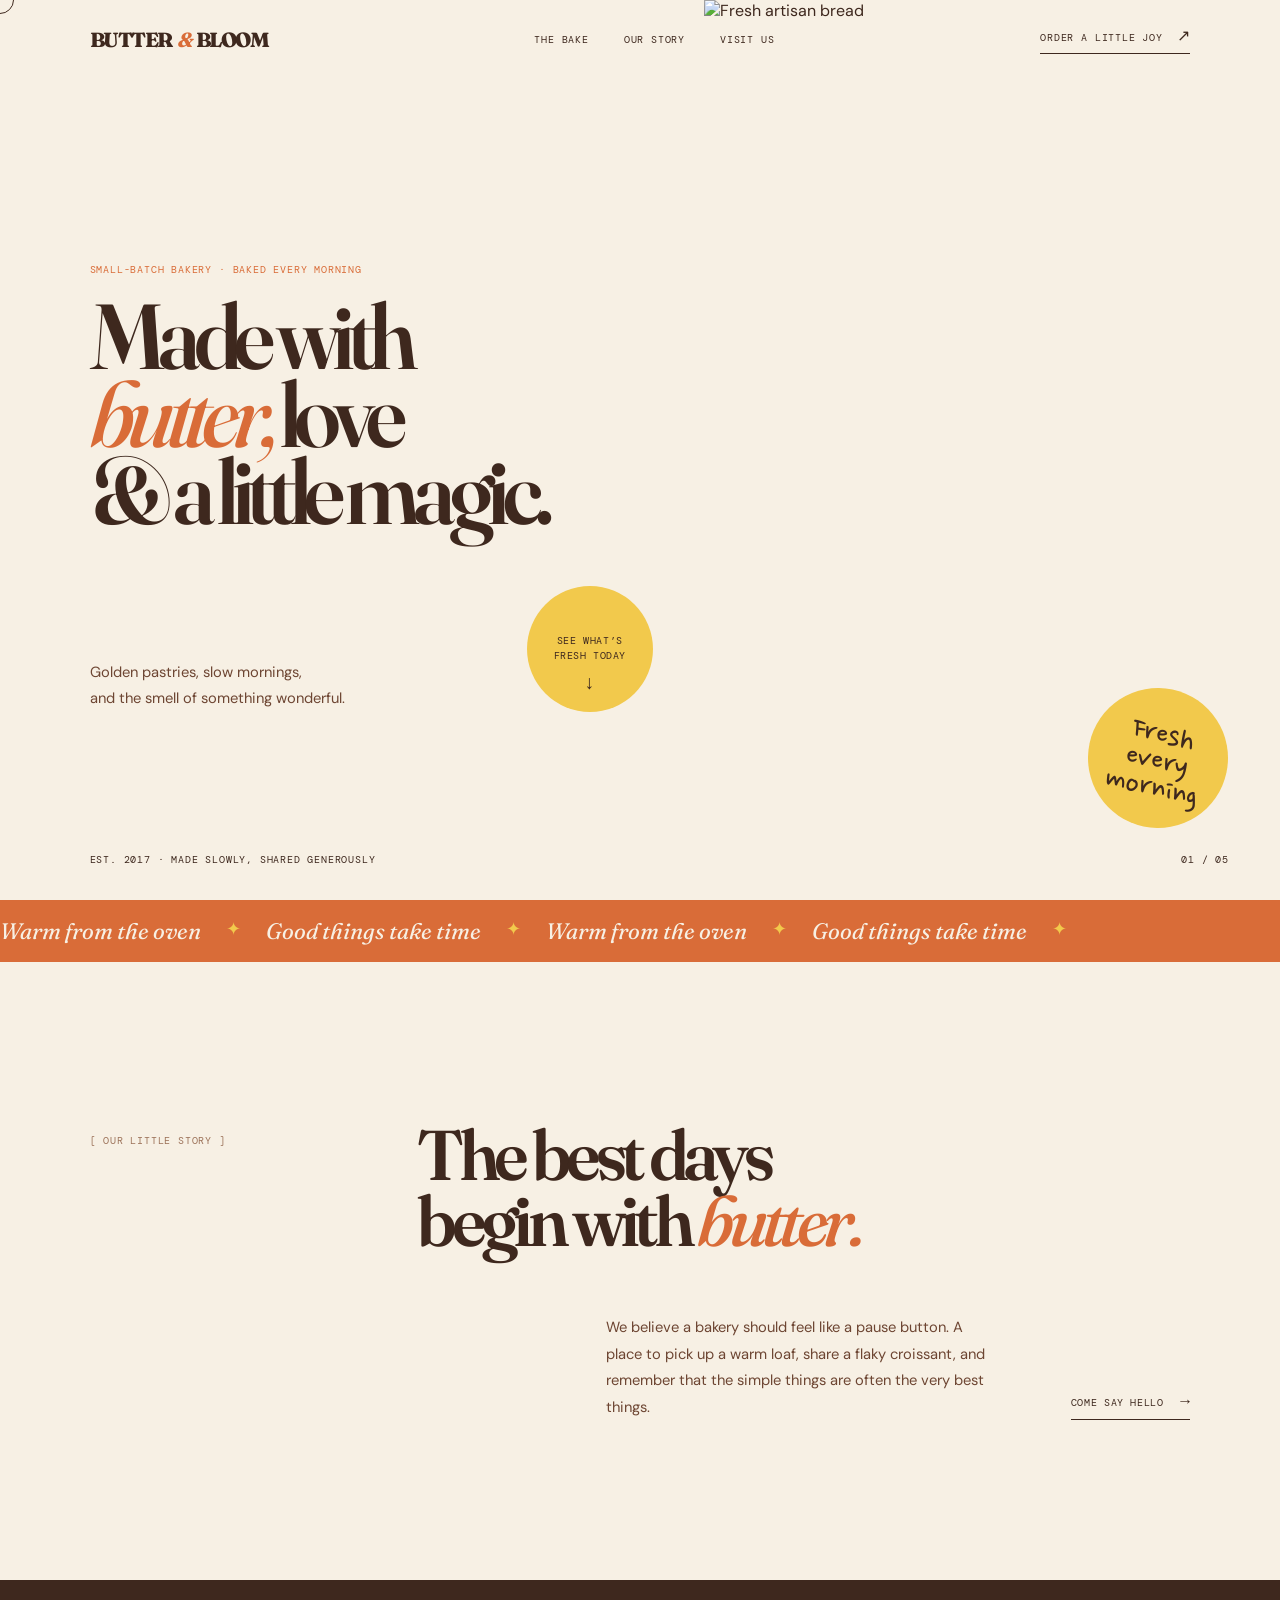
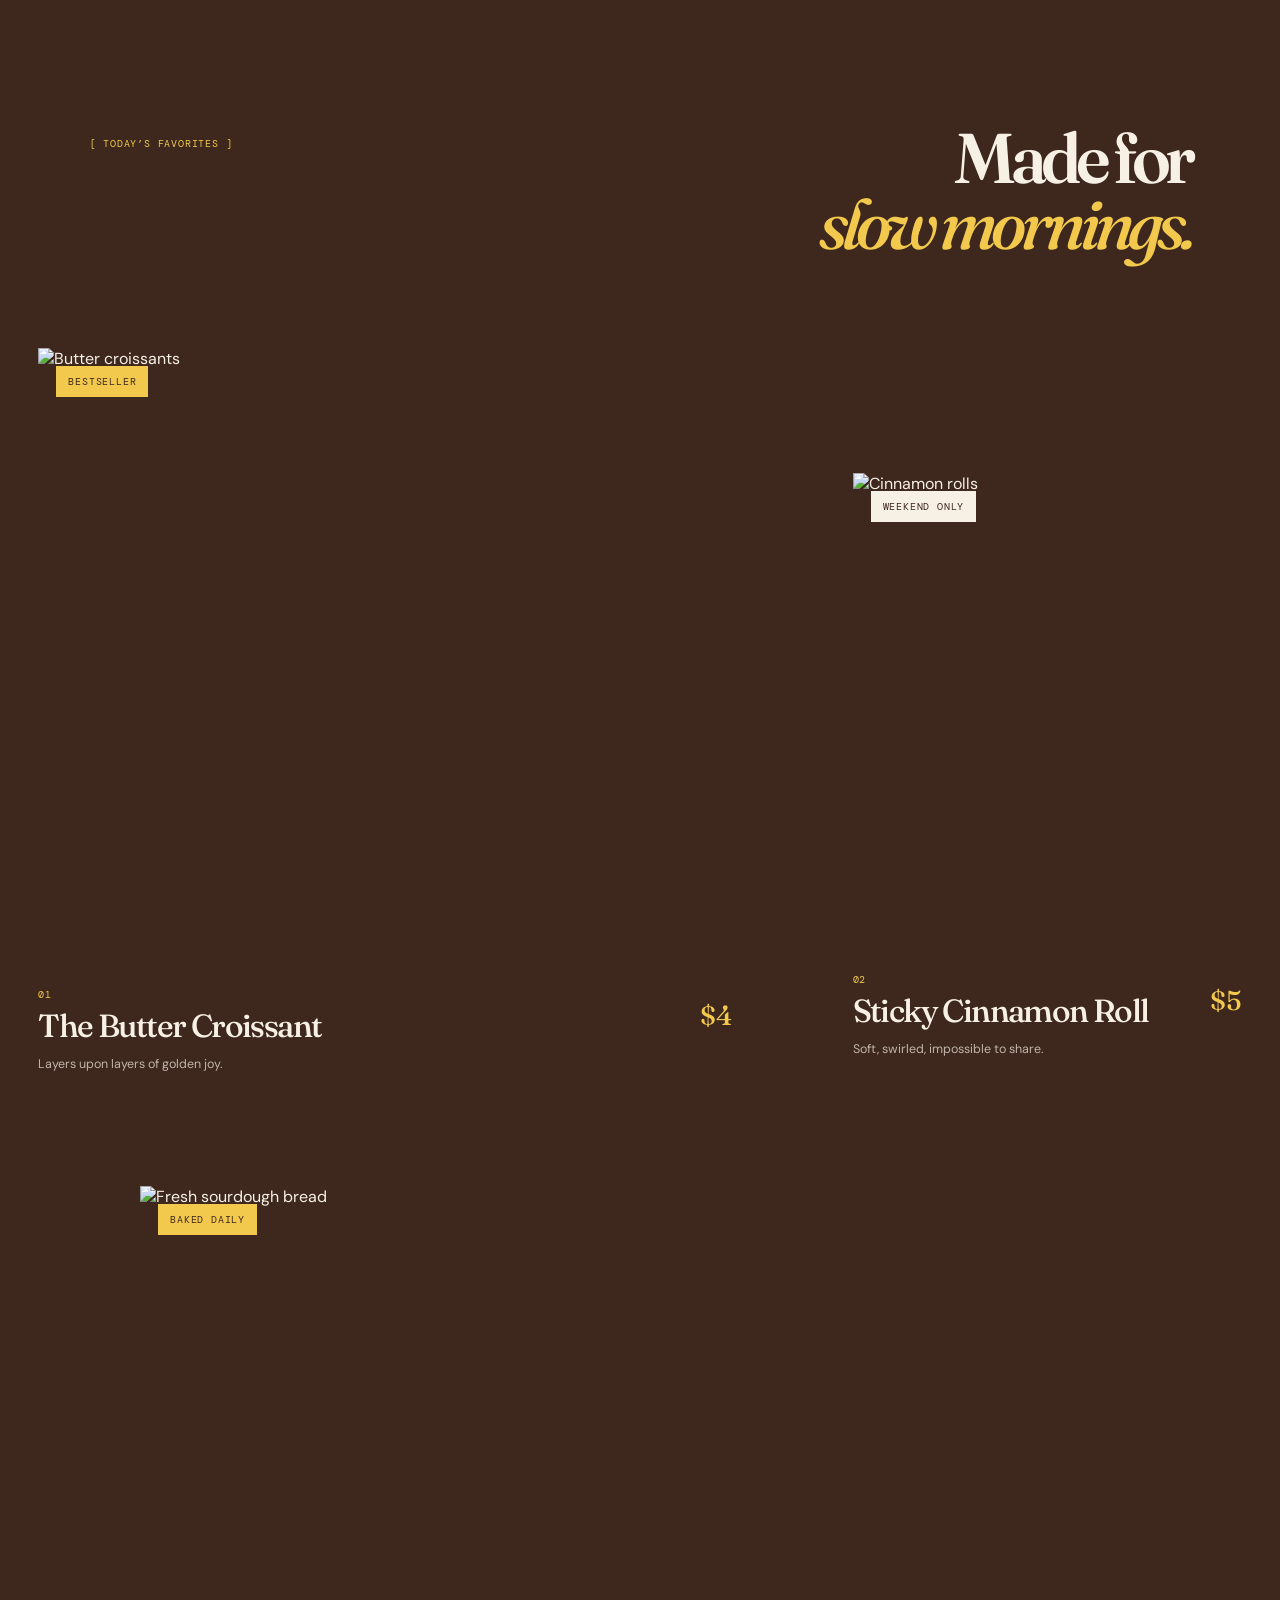
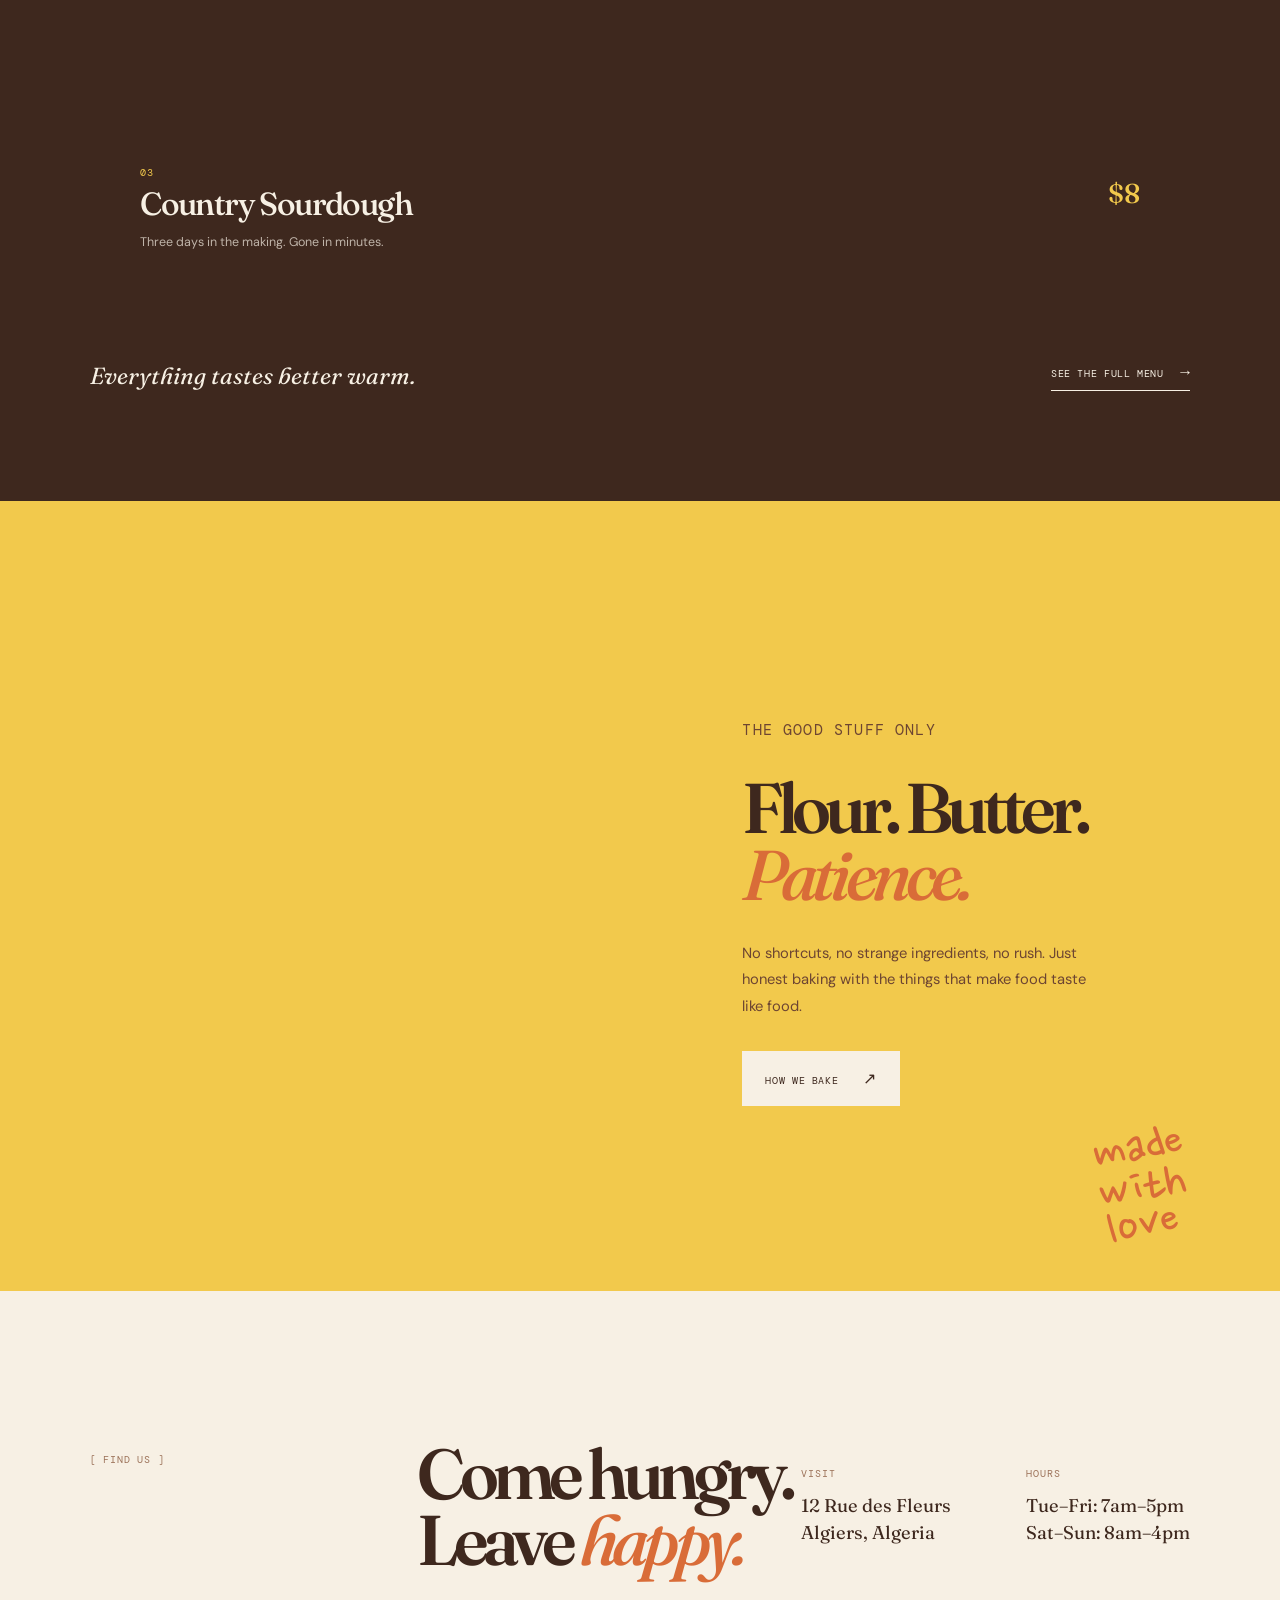
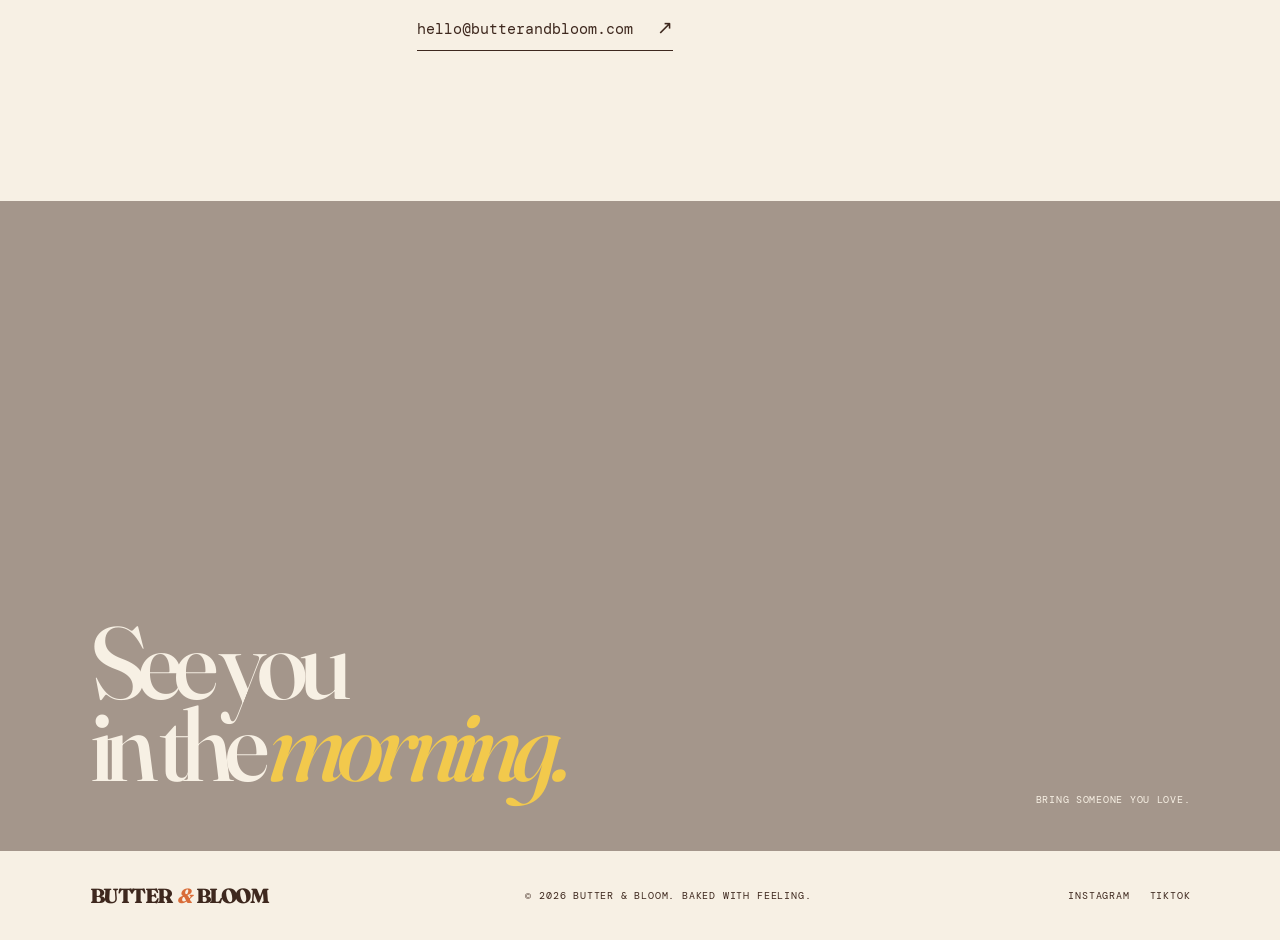
==== bakery/index.html @ be7c74ef "Add new template cards and fix smooth floating hover effect" ====
<!DOCTYPE html>

<html lang="en">
<head>
  <meta charset="UTF-8">
  <meta name="viewport" content="width=device-width, initial-scale=1.0">
  <title>Butter & Bloom — Artisan Bakery</title>

  <link rel="preconnect" href="https://fonts.googleapis.com">
  <link rel="preconnect" href="https://fonts.gstatic.com" crossorigin>
  <link href="https://fonts.googleapis.com/css2?family=DM+Mono:wght@400;500&family=DM+Sans:wght@400;500;600;700&family=Fraunces:opsz,wght@9..144,500;9..144,600;9..144,700;9..144,800&family=Nanum+Pen+Script&display=swap" rel="stylesheet">

  <link rel="stylesheet" href="style.css">
</head>
<body>
  <div class="grain"></div>
  <div class="cursor"></div>

  <header class="header">
    <a href="#home" class="logo">BUTTER <span>&</span> BLOOM</a>

<nav class="nav-links">
  <a href="#menu">The Bake</a>
  <a href="#story">Our Story</a>
  <a href="#visit">Visit Us</a>
</nav>

<a href="#menu" class="header-order">Order a little joy <span>↗</span></a>

<button class="menu-btn" aria-label="Open menu">
  <span></span>
  <span></span>
</button>

  </header>

  <main>
    <section class="hero" id="home">
      <div class="hero-copy">
        <p class="eyebrow">Small-batch bakery · baked every morning</p>

    <h1>
      Made with<br>
      <em>butter,</em> love<br>
      & a little magic.
    </h1>

    <div class="hero-bottom">
      <p>
        Golden pastries, slow mornings,<br>
        and the smell of something wonderful.
      </p>

      <a href="#menu" class="round-button">
        <span>See what’s<br>fresh today</span>
        <b>↓</b>
      </a>
    </div>
  </div>

  <div class="hero-photo">
    <img src="https://images.unsplash.com/photo-1509440159596-0249088772ff?auto=format&fit=crop&w=1500&q=90" alt="Fresh artisan bread">
    <div class="hero-sticker">Fresh<br>every<br>morning</div>
  </div>

  <p class="hero-side-note">Est. 2017 · Made slowly, shared generously</p>
  <p class="hero-count">01 / 05</p>
</section>

<section class="marquee">
  <div class="marquee-track">
    <span>Warm from the oven</span><i>✦</i>
    <span>Good things take time</span><i>✦</i>
    <span>Warm from the oven</span><i>✦</i>
    <span>Good things take time</span><i>✦</i>
  </div>
</section>

<section class="story section-space" id="story">
  <p class="section-label">[ Our little story ]</p>

  <div class="story-content">
    <h2>
      The best days<br>
      begin with <em>butter.</em>
    </h2>

    <div class="story-text">
      <p>
        We believe a bakery should feel like a pause button. A place to
        pick up a warm loaf, share a flaky croissant, and remember that
        the simple things are often the very best things.
      </p>
      <a href="#visit" class="text-link">Come say hello <span>→</span></a>
    </div>
  </div>
</section>

<section class="menu" id="menu">
  <div class="menu-heading section-space">
    <p class="section-label">[ Today’s favorites ]</p>
    <h2>Made for<br><em>slow mornings.</em></h2>
  </div>

  <div class="pastry-grid">
    <article class="pastry-card large reveal">
      <div class="pastry-image">
        <img src="https://images.unsplash.com/photo-1555507036-ab1f4038808a?auto=format&fit=crop&w=1400&q=90" alt="Butter croissants">
        <span class="pastry-tag">Bestseller</span>
      </div>
      <div class="pastry-info">
        <div>
          <p>01</p>
          <h3>The Butter Croissant</h3>
          <span>Layers upon layers of golden joy.</span>
        </div>
        <strong>$4</strong>
      </div>
    </article>

    <article class="pastry-card small reveal">
      <div class="pastry-image">
        <img src="https://images.unsplash.com/photo-1519915028121-7d3463d20b13?auto=format&fit=crop&w=1000&q=90" alt="Cinnamon rolls">
        <span class="pastry-tag cocoa">Weekend only</span>
      </div>
      <div class="pastry-info">
        <div>
          <p>02</p>
          <h3>Sticky Cinnamon Roll</h3>
          <span>Soft, swirled, impossible to share.</span>
        </div>
        <strong>$5</strong>
      </div>
    </article>

    <article class="pastry-card wide reveal">
      <div class="pastry-image">
        <img src="https://images.unsplash.com/photo-1548943487-a2e4e43b4853?auto=format&fit=crop&w=1600&q=90" alt="Fresh sourdough bread">
        <span class="pastry-tag">Baked daily</span>
      </div>
      <div class="pastry-info">
        <div>
          <p>03</p>
          <h3>Country Sourdough</h3>
          <span>Three days in the making. Gone in minutes.</span>
        </div>
        <strong>$8</strong>
      </div>
    </article>
  </div>

  <div class="menu-footer section-space">
    <p>Everything tastes better warm.</p>
    <a href="#visit" class="text-link">See the full menu <span>→</span></a>
  </div>
</section>

<section class="ingredients">
  <div class="ingredients-photo"></div>
  <div class="ingredients-copy">
    <p class="eyebrow">The good stuff only</p>
    <h2>Flour. Butter.<br><em>Patience.</em></h2>
    <p>
      No shortcuts, no strange ingredients, no rush. Just honest baking
      with the things that make food taste like food.
    </p>
    <a href="#visit" class="cream-button">How we bake <span>↗</span></a>
  </div>
  <div class="scribble">made<br>with<br>love</div>
</section>

<section class="visit section-space" id="visit">
  <p class="section-label">[ Find us ]</p>

  <div class="visit-content">
    <div>
      <h2>Come hungry.<br>Leave <em>happy.</em></h2>
      <a href="mailto:hello@butterandbloom.com" class="email-link">
        hello@butterandbloom.com <span>↗</span>
      </a>
    </div>

    <div class="visit-details">
      <div>
        <span>Visit</span>
        <p>12 Rue des Fleurs<br>Algiers, Algeria</p>
      </div>
      <div>
        <span>Hours</span>
        <p>Tue–Fri: 7am–5pm<br>Sat–Sun: 8am–4pm</p>
      </div>
    </div>
  </div>
</section>

<section class="closing">
  <div class="closing-image"></div>
  <div class="closing-overlay"></div>
  <p class="closing-text">See you<br>in the <em>morning.</em></p>
  <p class="closing-note">Bring someone you love.</p>
</section>

  </main>

  <footer>
    <a href="#home" class="logo">BUTTER <span>&</span> BLOOM</a>
    <p>© 2026 Butter & Bloom. Baked with feeling.</p>
    <div>
      <a href="#">Instagram</a>
      <a href="#">TikTok</a>
    </div>
  </footer>

  <script src="script.js"></script>

</body>
</html>
---- bakery/style.css ----
:root {
--cream: #f7f0e4;
--butter: #f2c94c;
--orange: #d96c38;
--cocoa: #3e281e;
--brown: #6d4532;
--soft-brown: #9c7259;
--line: rgba(62, 40, 30, 0.18);
--serif: "Fraunces", Georgia, serif;
--sans: "DM Sans", Arial, sans-serif;
--mono: "DM Mono", monospace;
--script: "Nanum Pen Script", cursive;
}

* {
  box-sizing: border-box;
  margin: 0;
  padding: 0;
  }

html {
scroll-behavior: smooth;
}

body {
background: var(--cream);
color: var(--cocoa);
font-family: var(--sans);
overflow-x: hidden;
}

a {
color: inherit;
text-decoration: none;
}

img {
display: block;
width: 100%;
}

.grain {
background-image: url("https://grainy-gradients.vercel.app/noise.svg");
inset: 0;
opacity: 0.08;
pointer-events: none;
position: fixed;
z-index: 100;
}

.cursor {
border: 1px solid var(--cocoa);
border-radius: 50%;
height: 28px;
left: 0;
pointer-events: none;
position: fixed;
top: 0;
transform: translate(-50%, -50%);
transition: width 0.25s, height 0.25s, background 0.25s;
width: 28px;
z-index: 101;
}

.cursor.big {
background: rgba(242, 201, 76, 0.32);
height: 58px;
width: 58px;
}

.section-space {
padding-left: 7vw;
padding-right: 7vw;
}

.header {
align-items: center;
display: flex;
justify-content: space-between;
left: 0;
padding: 25px 7vw;
position: fixed;
top: 0;
transition: 0.3s;
width: 100%;
z-index: 20;
}

.header.scrolled {
background: rgba(247, 240, 228, 0.92);
backdrop-filter: blur(14px);
box-shadow: 0 5px 20px rgba(62, 40, 30, 0.06);
}

.logo {
font-family: var(--serif);
font-size: 1.28rem;
font-weight: 800;
letter-spacing: -0.07em;
}

.logo span {
color: var(--orange);
font-style: italic;
margin: 0 2px;
}

.nav-links {
display: flex;
gap: 35px;
}

.nav-links a,
.header-order,
.section-label,
.eyebrow,
.hero-side-note,
.hero-count,
.pastry-info > div > p,
.pastry-tag,
.visit-details span,
footer p,
footer div {
font-family: var(--mono);
font-size: 0.63rem;
letter-spacing: 0.08em;
text-transform: uppercase;
}

.header-order {
border-bottom: 1px solid var(--cocoa);
padding-bottom: 7px;
}

.header-order span {
font-size: 1rem;
margin-left: 7px;
}

.menu-btn {
background: transparent;
border: 0;
display: none;
height: 30px;
width: 35px;
}

.menu-btn span {
background: var(--cocoa);
display: block;
height: 1px;
margin: 7px 0;
width: 100%;
}

.hero {
display: grid;
grid-template-columns: 1.1fr 0.9fr;
min-height: 100vh;
overflow: hidden;
position: relative;
}

.hero-copy {
align-self: center;
padding: 145px 4vw 70px 7vw;
}

.eyebrow {
color: var(--orange);
margin-bottom: 22px;
}

.hero h1,
.story h2,
.menu h2,
.ingredients h2,
.visit h2 {
font-family: var(--serif);
font-size: clamp(4rem, 7.2vw, 8.5rem);
font-weight: 600;
letter-spacing: -0.08em;
line-height: 0.84;
}

em {
color: var(--orange);
font-style: italic;
font-weight: 500;
}

.hero-bottom {
align-items: flex-end;
display: flex;
justify-content: space-between;
margin-top: 55px;
max-width: 690px;
}

.hero-bottom p,
.story-text p,
.ingredients-copy > p {
color: var(--brown);
font-size: 0.92rem;
line-height: 1.8;
}

.round-button {
align-items: center;
background: var(--butter);
border-radius: 50%;
display: flex;
font-family: var(--mono);
font-size: 0.6rem;
height: 126px;
justify-content: center;
letter-spacing: 0.06em;
line-height: 1.5;
position: relative;
text-align: center;
text-transform: uppercase;
transition: transform 0.35s;
width: 126px;
}

.round-button:hover {
transform: rotate(-10deg) scale(1.06);
}

.round-button b {
bottom: 15px;
font-family: var(--serif);
font-size: 1.2rem;
position: absolute;
}

.hero-photo {
min-height: 100vh;
overflow: hidden;
position: relative;
}

.hero-photo img {
height: 100%;
object-fit: cover;
transform: scale(1.06);
transition: transform 5s ease;
}

.hero.loaded .hero-photo img {
transform: scale(1);
}

.hero-sticker {
background: var(--butter);
border-radius: 50%;
bottom: 8%;
font-family: var(--script);
font-size: 2.15rem;
height: 140px;
line-height: 0.78;
padding-top: 35px;
position: absolute;
right: 9%;
text-align: center;
transform: rotate(12deg);
width: 140px;
}

.hero-side-note {
bottom: 34px;
left: 7vw;
position: absolute;
}

.hero-count {
bottom: 34px;
position: absolute;
right: 4vw;
}

.marquee {
background: var(--orange);
color: var(--cream);
overflow: hidden;
padding: 17px 0;
white-space: nowrap;
}

.marquee-track {
animation: marquee 20s linear infinite;
display: inline-flex;
gap: 25px;
}

.marquee span {
font-family: var(--serif);
font-size: 1.4rem;
font-style: italic;
}

.marquee i {
color: var(--butter);
font-style: normal;
font-size: 1.15rem;
}

@keyframes marquee {
from { transform: translateX(0); }
to { transform: translateX(-50%); }
}

.story {
display: grid;
gap: 70px;
grid-template-columns: 1fr 3fr;
padding-bottom: 160px;
padding-top: 160px;
}

.section-label {
color: var(--soft-brown);
padding-top: 12px;
}

.story h2,
.menu h2,
.ingredients h2,
.visit h2 {
font-size: clamp(3rem, 5.5vw, 6.2rem);
line-height: 0.94;
}

.story-text {
display: flex;
gap: 75px;
justify-content: flex-end;
margin-left: auto;
margin-top: 60px;
max-width: 770px;
}

.story-text p {
max-width: 390px;
}

.text-link {
align-self: flex-end;
border-bottom: 1px solid var(--cocoa);
font-family: var(--mono);
font-size: 0.65rem;
letter-spacing: 0.06em;
padding-bottom: 8px;
text-transform: uppercase;
white-space: nowrap;
}

.text-link span {
font-size: 1rem;
margin-left: 10px;
}

.menu {
background: var(--cocoa);
color: var(--cream);
padding: 145px 0 110px;
}

.menu .section-label {
color: var(--butter);
}

.menu h2 em {
color: var(--butter);
}

.menu-heading {
display: flex;
justify-content: space-between;
margin-bottom: 90px;
}

.menu-heading h2 {
text-align: right;
}

.pastry-grid {
display: grid;
gap: 18px;
grid-template-columns: repeat(12, 1fr);
padding: 0 3vw;
}

.pastry-card {
overflow: hidden;
}

.large {
grid-column: 1 / 8;
}

.small {
grid-column: 9 / 13;
margin-top: 125px;
}

.wide {
grid-column: 2 / 12;
margin-top: 75px;
}

.pastry-image {
height: 620px;
overflow: hidden;
position: relative;
}

.small .pastry-image {
height: 480px;
}

.wide .pastry-image {
height: 560px;
}

.pastry-image img {
height: 100%;
object-fit: cover;
transition: transform 0.8s;
}

.pastry-card:hover img {
transform: scale(1.06);
}

.pastry-tag {
background: var(--butter);
color: var(--cocoa);
left: 18px;
padding: 9px 12px;
position: absolute;
top: 18px;
}

.pastry-tag.cocoa {
background: var(--cream);
}

.pastry-info {
align-items: flex-start;
display: flex;
justify-content: space-between;
padding: 20px 0;
}

.pastry-info > div > p {
color: var(--butter);
}

.pastry-info h3 {
font-family: var(--serif);
font-size: 2rem;
font-weight: 500;
letter-spacing: -0.05em;
margin: 5px 0 7px;
}

.pastry-info span {
color: rgba(247, 240, 228, 0.7);
font-size: 0.78rem;
}

.pastry-info strong {
color: var(--butter);
font-family: var(--serif);
font-size: 1.7rem;
font-weight: 500;
padding-top: 10px;
}

.menu-footer {
align-items: center;
display: flex;
justify-content: space-between;
margin-top: 90px;
}

.menu-footer p {
font-family: var(--serif);
font-size: 1.45rem;
font-style: italic;
}

.menu-footer .text-link {
border-color: var(--cream);
}

.ingredients {
align-items: center;
background: var(--butter);
display: flex;
height: 790px;
overflow: hidden;
position: relative;
}

.ingredients-photo {
background: url("https://images.unsplash.com/photo-1486427944299-d1955d23e34d?auto=format&fit=crop&w=1800&q=90") center / cover;
height: 100%;
width: 50%;
}

.ingredients-copy {
padding: 0 8vw;
width: 50%;
}

.ingredients-copy .eyebrow {
color: var(--brown);
}

.ingredients-copy h2 em {
color: var(--orange);
}

.ingredients-copy > p {
margin: 32px 0;
max-width: 360px;
}

.cream-button {
background: var(--cream);
display: inline-block;
font-family: var(--mono);
font-size: 0.65rem;
letter-spacing: 0.06em;
padding: 17px 23px;
text-transform: uppercase;
transition: transform 0.3s;
}

.cream-button:hover {
transform: translateY(-5px);
}

.cream-button span {
font-size: 1rem;
margin-left: 18px;
}

.scribble {
bottom: 45px;
color: var(--orange);
font-family: var(--script);
font-size: 3.4rem;
line-height: 0.7;
position: absolute;
right: 7vw;
transform: rotate(-10deg);
}

.visit {
display: grid;
gap: 70px;
grid-template-columns: 1fr 3fr;
padding-bottom: 150px;
padding-top: 150px;
}

.visit-content {
display: flex;
justify-content: space-between;
}

.email-link {
border-bottom: 1px solid var(--cocoa);
display: inline-block;
font-family: var(--mono);
font-size: clamp(0.75rem, 1.2vw, 1rem);
margin-top: 42px;
padding-bottom: 10px;
}

.email-link span {
font-size: 1.2rem;
margin-left: 15px;
}

.visit-details {
display: flex;
gap: 75px;
padding-top: 20px;
}

.visit-details span {
color: var(--soft-brown);
}

.visit-details p {
font-family: var(--serif);
font-size: 1.15rem;
line-height: 1.5;
margin-top: 10px;
}

.closing {
height: 650px;
overflow: hidden;
position: relative;
}

.closing-image,
.closing-overlay {
inset: 0;
position: absolute;
}

.closing-image {
background: url("https://images.unsplash.com/photo-1517433670267-08bbd4be890f?auto=format&fit=crop&w=2000&q=90") center / cover;
}

.closing-overlay {
background: rgba(62, 40, 30, 0.45);
}

.closing-text {
bottom: 65px;
color: var(--cream);
font-family: var(--serif);
font-size: clamp(4rem, 8vw, 9rem);
font-weight: 500;
left: 7vw;
letter-spacing: -0.08em;
line-height: 0.8;
position: absolute;
z-index: 2;
}

.closing-text em {
color: var(--butter);
}

.closing-note {
bottom: 45px;
color: var(--cream);
font-family: var(--mono);
font-size: 0.65rem;
letter-spacing: 0.07em;
position: absolute;
right: 7vw;
text-transform: uppercase;
z-index: 2;
}

footer {
align-items: center;
display: flex;
justify-content: space-between;
padding: 32px 7vw;
}

footer div {
display: flex;
gap: 20px;
}

.reveal {
opacity: 0;
transform: translateY(35px);
transition: opacity 0.9s ease, transform 0.9s ease;
}

.reveal.show {
opacity: 1;
transform: translateY(0);
}

@media (max-width: 800px) {
.cursor {
display: none;
}

.header {
padding: 22px 7vw;
}

.nav-links,
.header-order {
display: none;
}

.menu-btn {
display: block;
z-index: 3;
}

.nav-links.active {
align-items: center;
background: var(--cream);
display: flex;
flex-direction: column;
inset: 0;
justify-content: center;
position: fixed;
}

.hero {
display: flex;
min-height: 780px;
}

.hero-copy {
padding: 150px 7vw 95px;
position: relative;
z-index: 2;
}

.hero-photo {
inset: 0;
opacity: 0.27;
position: absolute;
}

.hero-bottom {
margin-top: 45px;
}

.round-button {
height: 96px;
width: 96px;
}

.hero-side-note {
bottom: 28px;
}

.hero-count {
bottom: 28px;
}

.story,
.visit {
display: block;
padding-bottom: 100px;
padding-top: 100px;
}

.story-content h2 {
margin-top: 40px;
}

.story-text {
display: block;
margin-top: 35px;
}

.story-text .text-link {
display: inline-block;
margin-top: 25px;
}

.menu {
padding-top: 100px;
}

.menu-heading {
display: block;
margin-bottom: 55px;
}

.menu-heading h2 {
margin-top: 35px;
text-align: left;
}

.pastry-grid {
display: block;
padding: 0 5vw;
}

.pastry-card,
.large,
.small,
.wide {
margin: 0 0 35px;
}

.pastry-image,
.small .pastry-image,
.wide .pastry-image {
height: 440px;
}

.menu-footer {
display: block;
margin-top: 45px;
}

.menu-footer .text-link {
display: inline-block;
margin-top: 25px;
}

.ingredients {
display: block;
height: auto;
}

.ingredients-photo {
height: 420px;
width: 100%;
}

.ingredients-copy {
padding: 80px 7vw 110px;
width: 100%;
}

.scribble {
bottom: 38px;
}

.visit-content {
display: block;
margin-top: 40px;
}

.visit-details {
gap: 40px;
margin-top: 50px;
}

.closing {
height: 560px;
}

.closing-note {
display: none;
}

footer {
align-items: flex-start;
flex-direction: column;
gap: 18px;
}
}
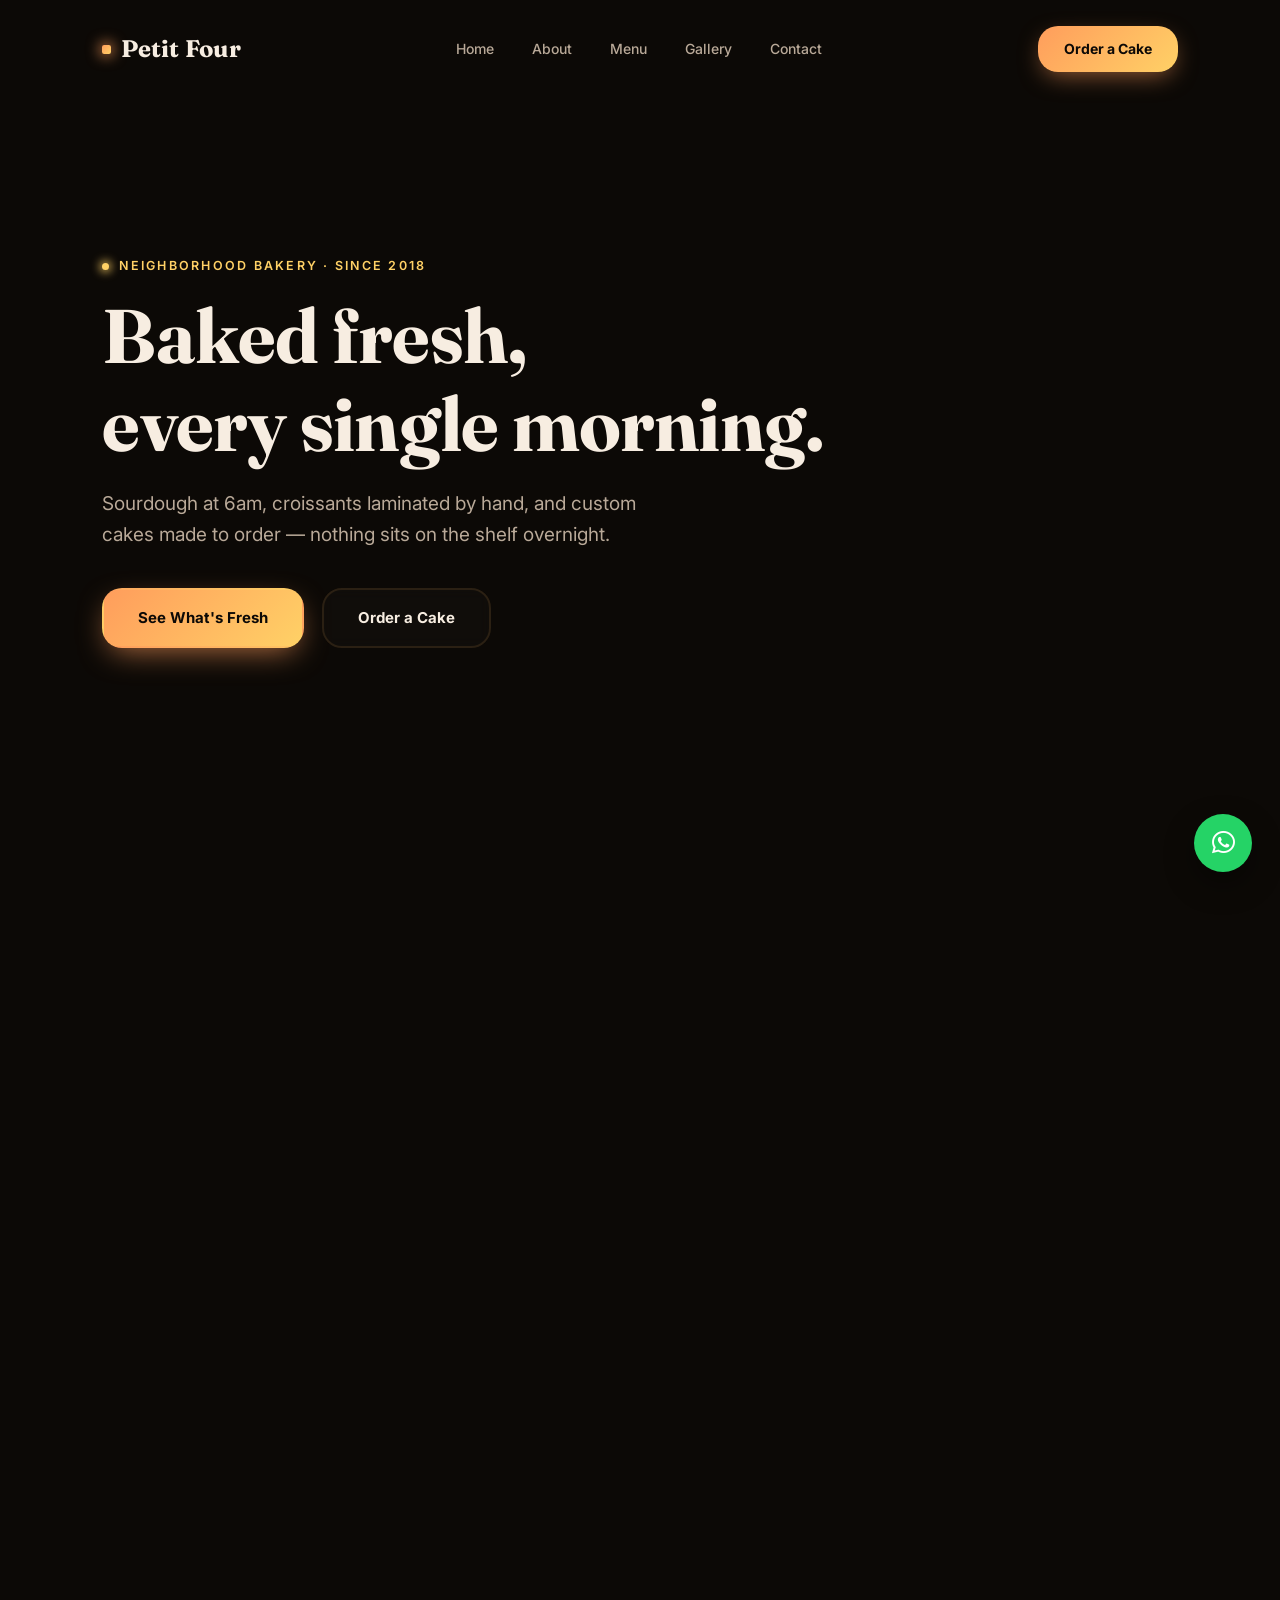
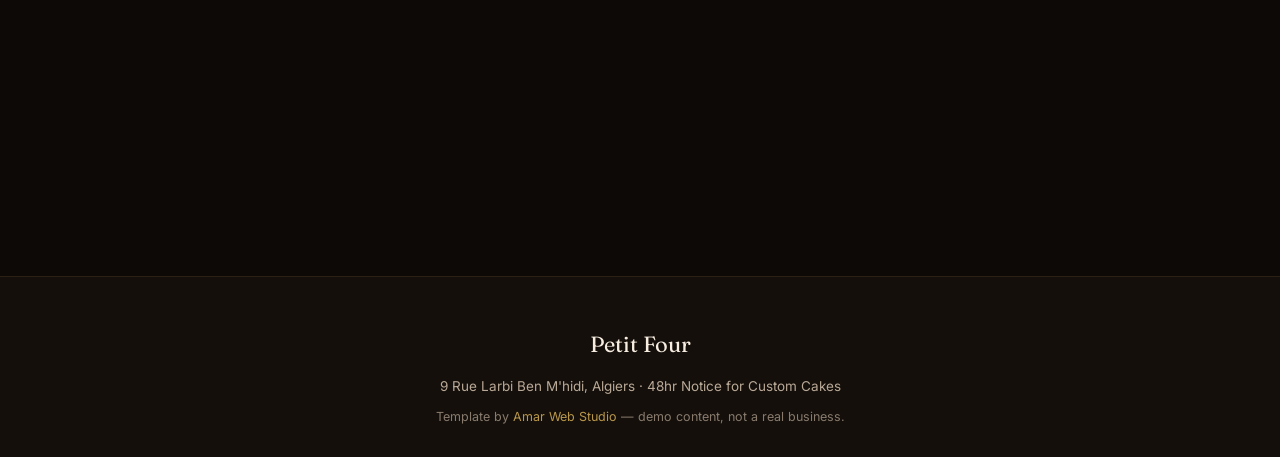
==== commit 47da0fa9: "Fix hero particle effect and cursor glow, add barbershop dental-clinic hotel templates" ====
--- a/bakery/index.html
+++ b/bakery/index.html
@@ -1,217 +1,164 @@
 <!DOCTYPE html>
-
 <html lang="en">
 <head>
-  <meta charset="UTF-8">
-  <meta name="viewport" content="width=device-width, initial-scale=1.0">
-  <title>Butter & Bloom — Artisan Bakery</title>
+<meta charset="UTF-8">
+<meta name="viewport" content="width=device-width, initial-scale=1.0">
+<title>Petit Four Bakery</title>
+<meta name="description" content="Neighborhood bakery. Fresh bread daily, French pastry, custom cakes.">
 
-  <link rel="preconnect" href="https://fonts.googleapis.com">
-  <link rel="preconnect" href="https://fonts.gstatic.com" crossorigin>
-  <link href="https://fonts.googleapis.com/css2?family=DM+Mono:wght@400;500&family=DM+Sans:wght@400;500;600;700&family=Fraunces:opsz,wght@9..144,500;9..144,600;9..144,700;9..144,800&family=Nanum+Pen+Script&display=swap" rel="stylesheet">
+<link rel="preconnect" href="https://fonts.googleapis.com">
+<link rel="preconnect" href="https://fonts.gstatic.com" crossorigin>
+<link href="https://fonts.googleapis.com/css2?family=Fraunces:opsz,wght@9..144,500;9..144,600;9..144,700&family=Caveat:wght@600&family=Inter:wght@400;500;600;700&display=swap" rel="stylesheet">
+<link rel="stylesheet" href="https://cdnjs.cloudflare.com/ajax/libs/font-awesome/6.6.0/css/all.min.css">
+<link rel="stylesheet" href="style.css">
+</head>
+<body data-fx="particles" data-fx-color="255,157,92" data-fx-color2="255,209,102">
 
-  <link rel="stylesheet" href="style.css">
-</head>
-<body>
-  <div class="grain"></div>
-  <div class="cursor"></div>
+<header>
+<nav class="navbar">
+<div class="logo">Petit Four</div>
+<ul class="nav-links">
+<li><a href="#home">Home</a></li>
+<li><a href="#about">About</a></li>
+<li><a href="#menu">Menu</a></li>
+<li><a href="#gallery">Gallery</a></li>
+<li><a href="#contact">Contact</a></li>
+</ul>
+<a href="#contact" class="nav-cta">Order a Cake</a>
+<div class="menu-btn"><i class="fa-solid fa-bars"></i></div>
+</nav>
+</header>
 
-  <header class="header">
-    <a href="#home" class="logo">BUTTER <span>&</span> BLOOM</a>
-
-<nav class="nav-links">
-  <a href="#menu">The Bake</a>
-  <a href="#story">Our Story</a>
-  <a href="#visit">Visit Us</a>
-</nav>
-
-<a href="#menu" class="header-order">Order a little joy <span>↗</span></a>
-
-<button class="menu-btn" aria-label="Open menu">
-  <span></span>
-  <span></span>
-</button>
-
-  </header>
-
-  <main>
-    <section class="hero" id="home">
-      <div class="hero-copy">
-        <p class="eyebrow">Small-batch bakery · baked every morning</p>
-
-    <h1>
-      Made with<br>
-      <em>butter,</em> love<br>
-      & a little magic.
-    </h1>
-
-    <div class="hero-bottom">
-      <p>
-        Golden pastries, slow mornings,<br>
-        and the smell of something wonderful.
-      </p>
-
-      <a href="#menu" class="round-button">
-        <span>See what’s<br>fresh today</span>
-        <b>↓</b>
-      </a>
-    </div>
-  </div>
-
-  <div class="hero-photo">
-    <img src="https://images.unsplash.com/photo-1509440159596-0249088772ff?auto=format&fit=crop&w=1500&q=90" alt="Fresh artisan bread">
-    <div class="hero-sticker">Fresh<br>every<br>morning</div>
-  </div>
-
-  <p class="hero-side-note">Est. 2017 · Made slowly, shared generously</p>
-  <p class="hero-count">01 / 05</p>
+<section class="hero" id="home">
+<div class="hero-inner">
+<span class="eyebrow">Neighborhood Bakery · Since 2018</span>
+<h1>Baked fresh,<br>every single morning.</h1>
+<p>Sourdough at 6am, croissants laminated by hand, and custom cakes made to order — nothing sits on the shelf overnight.</p>
+<div class="hero-buttons">
+<a href="#menu" class="btn">See What's Fresh</a>
+<a href="#contact" class="btn secondary">Order a Cake</a>
+</div>
+</div>
 </section>
 
-<section class="marquee">
-  <div class="marquee-track">
-    <span>Warm from the oven</span><i>✦</i>
-    <span>Good things take time</span><i>✦</i>
-    <span>Warm from the oven</span><i>✦</i>
-    <span>Good things take time</span><i>✦</i>
-  </div>
-</section>
-
-<section class="story section-space" id="story">
-  <p class="section-label">[ Our little story ]</p>
-
-  <div class="story-content">
-    <h2>
-      The best days<br>
-      begin with <em>butter.</em>
-    </h2>
-
-    <div class="story-text">
-      <p>
-        We believe a bakery should feel like a pause button. A place to
-        pick up a warm loaf, share a flaky croissant, and remember that
-        the simple things are often the very best things.
-      </p>
-      <a href="#visit" class="text-link">Come say hello <span>→</span></a>
-    </div>
-  </div>
+<section class="about" id="about">
+<div class="container">
+<div class="about-media" data-reveal>
+<img src="https://images.unsplash.com/photo-1509440159596-0249088772ff?w=900&q=80" alt="Bakery display case">
+</div>
+<div class="about-text" data-reveal>
+<span class="eyebrow">Our Kitchen</span>
+<h2>No preservatives. No shortcuts.</h2>
+<p>We start the ovens at 4am so the case is full by opening. Everything is made from scratch — our sourdough starter has been alive since we opened in 2018.</p>
+<p>Custom cakes are built one at a time, by hand, with 48 hours notice.</p>
+<div class="about-stats">
+<div><strong>4am</strong><span>Daily start time</span></div>
+<div><strong>2018</strong><span>Starter since</span></div>
+<div><strong>500+</strong><span>Cakes baked yearly</span></div>
+</div>
+</div>
+</div>
 </section>
 
 <section class="menu" id="menu">
-  <div class="menu-heading section-space">
-    <p class="section-label">[ Today’s favorites ]</p>
-    <h2>Made for<br><em>slow mornings.</em></h2>
-  </div>
-
-  <div class="pastry-grid">
-    <article class="pastry-card large reveal">
-      <div class="pastry-image">
-        <img src="https://images.unsplash.com/photo-1555507036-ab1f4038808a?auto=format&fit=crop&w=1400&q=90" alt="Butter croissants">
-        <span class="pastry-tag">Bestseller</span>
-      </div>
-      <div class="pastry-info">
-        <div>
-          <p>01</p>
-          <h3>The Butter Croissant</h3>
-          <span>Layers upon layers of golden joy.</span>
-        </div>
-        <strong>$4</strong>
-      </div>
-    </article>
-
-    <article class="pastry-card small reveal">
-      <div class="pastry-image">
-        <img src="https://images.unsplash.com/photo-1519915028121-7d3463d20b13?auto=format&fit=crop&w=1000&q=90" alt="Cinnamon rolls">
-        <span class="pastry-tag cocoa">Weekend only</span>
-      </div>
-      <div class="pastry-info">
-        <div>
-          <p>02</p>
-          <h3>Sticky Cinnamon Roll</h3>
-          <span>Soft, swirled, impossible to share.</span>
-        </div>
-        <strong>$5</strong>
-      </div>
-    </article>
-
-    <article class="pastry-card wide reveal">
-      <div class="pastry-image">
-        <img src="https://images.unsplash.com/photo-1548943487-a2e4e43b4853?auto=format&fit=crop&w=1600&q=90" alt="Fresh sourdough bread">
-        <span class="pastry-tag">Baked daily</span>
-      </div>
-      <div class="pastry-info">
-        <div>
-          <p>03</p>
-          <h3>Country Sourdough</h3>
-          <span>Three days in the making. Gone in minutes.</span>
-        </div>
-        <strong>$8</strong>
-      </div>
-    </article>
-  </div>
-
-  <div class="menu-footer section-space">
-    <p>Everything tastes better warm.</p>
-    <a href="#visit" class="text-link">See the full menu <span>→</span></a>
-  </div>
+<div class="section-head" data-reveal>
+<span class="eyebrow">Today's Case</span>
+<h2>Fresh This Morning</h2>
+<p>Menu rotates daily — follow our Instagram for the day's specials.</p>
+</div>
+<div class="menu-list" data-reveal>
+<div class="menu-group">
+<h3>Bread</h3>
+<div class="menu-item"><span class="name">Sourdough Loaf</span><span class="fill"></span><span class="price">450 DZD</span></div>
+<div class="menu-item"><span class="name">Baguette</span><span class="fill"></span><span class="price">150 DZD</span></div>
+</div>
+<div class="menu-group">
+<h3>Viennoiserie</h3>
+<div class="menu-item"><span class="name">Butter Croissant</span><span class="fill"></span><span class="price">220 DZD</span></div>
+<div class="menu-item"><span class="name">Pain au Chocolat</span><span class="fill"></span><span class="price">240 DZD</span></div>
+</div>
+<div class="menu-group">
+<h3>Cakes</h3>
+<div class="menu-item"><span class="name">Custom Celebration Cake</span><span class="fill"></span><span class="price">From 4,500 DZD</span></div>
+<div class="menu-item"><span class="name">Slice of the Day</span><span class="fill"></span><span class="price">380 DZD</span></div>
+</div>
+</div>
 </section>
 
-<section class="ingredients">
-  <div class="ingredients-photo"></div>
-  <div class="ingredients-copy">
-    <p class="eyebrow">The good stuff only</p>
-    <h2>Flour. Butter.<br><em>Patience.</em></h2>
-    <p>
-      No shortcuts, no strange ingredients, no rush. Just honest baking
-      with the things that make food taste like food.
-    </p>
-    <a href="#visit" class="cream-button">How we bake <span>↗</span></a>
-  </div>
-  <div class="scribble">made<br>with<br>love</div>
+<section class="gallery" id="gallery">
+<div class="section-head" data-reveal>
+<span class="eyebrow">Gallery</span>
+<h2>From The Case</h2>
+</div>
+<div class="gallery-grid" data-reveal data-lightbox>
+<figure><img src="https://images.unsplash.com/photo-1517686469429-8bdb88b9f907?w=600&q=80"><figcaption>Bread</figcaption></figure>
+<figure><img src="https://images.unsplash.com/photo-1555507036-ab1f4038808a?w=600&q=80"><figcaption>Croissants</figcaption></figure>
+<figure><img src="https://images.unsplash.com/photo-1464195244916-405fa0a82545?w=600&q=80"><figcaption>Cake</figcaption></figure>
+<figure><img src="https://images.unsplash.com/photo-1486427944299-d1955d23e34d?w=600&q=80"><figcaption>Pastry</figcaption></figure>
+<figure><img src="https://images.unsplash.com/photo-1509365465985-25d11c17e812?w=600&q=80"><figcaption>Display Case</figcaption></figure>
+<figure><img src="https://images.unsplash.com/photo-1568254183919-78a4f43a2877?w=600&q=80"><figcaption>Fresh Batch</figcaption></figure>
+</div>
 </section>
 
-<section class="visit section-space" id="visit">
-  <p class="section-label">[ Find us ]</p>
-
-  <div class="visit-content">
-    <div>
-      <h2>Come hungry.<br>Leave <em>happy.</em></h2>
-      <a href="mailto:hello@butterandbloom.com" class="email-link">
-        hello@butterandbloom.com <span>↗</span>
-      </a>
-    </div>
-
-    <div class="visit-details">
-      <div>
-        <span>Visit</span>
-        <p>12 Rue des Fleurs<br>Algiers, Algeria</p>
-      </div>
-      <div>
-        <span>Hours</span>
-        <p>Tue–Fri: 7am–5pm<br>Sat–Sun: 8am–4pm</p>
-      </div>
-    </div>
-  </div>
+<section class="testimonials">
+<div class="section-head" data-reveal>
+<span class="eyebrow">Reviews</span>
+<span style="display:block;font-family:'Caveat',cursive;font-size:20px;color:var(--accent2,var(--accent));margin-bottom:6px;">— from our regulars</span>
+<h2>Sweet Words</h2>
+</div>
+<div class="testimonials-wrap" data-reveal>
+<div class="testimonial active">
+<div class="stars">★★★★★</div>
+<p>"The croissants alone are worth the trip across town. Genuinely the best in the city."</p>
+<div class="author">— Nour E.</div>
+</div>
+<div class="testimonial">
+<div class="stars">★★★★★</div>
+<p>"Ordered our wedding cake here — exactly what we asked for, and delicious too."</p>
+<div class="author">— Sami &amp; Lina</div>
+</div>
+<div class="testimonial">
+<div class="stars">★★★★★</div>
+<p>"Sourdough here beats anything I've had outside of France."</p>
+<div class="author">— Camille P.</div>
+</div>
+</div>
 </section>
 
-<section class="closing">
-  <div class="closing-image"></div>
-  <div class="closing-overlay"></div>
-  <p class="closing-text">See you<br>in the <em>morning.</em></p>
-  <p class="closing-note">Bring someone you love.</p>
+<section class="contact" id="contact">
+<div class="section-head" data-reveal>
+<span class="eyebrow">Order</span>
+<h2>Order Ahead</h2>
+</div>
+<div class="contact-grid" data-reveal>
+<div class="contact-info">
+<div class="row"><i class="fa-solid fa-location-dot"></i><div><strong>Address</strong><span>9 Rue Larbi Ben M'hidi, Algiers</span></div></div>
+<div class="row"><i class="fa-solid fa-clock"></i><div><strong>Hours</strong><span>Tue–Sun · 6:30am – 6:00pm</span></div></div>
+<div class="row"><i class="fa-solid fa-phone"></i><div><strong>Phone</strong><span>+213 550 00 00 00</span></div></div>
+<div class="social-row">
+<a href="#"><i class="fa-brands fa-instagram"></i></a>
+<a href="#"><i class="fa-brands fa-whatsapp"></i></a>
+<a href="#"><i class="fa-brands fa-facebook-f"></i></a>
+</div>
+</div>
+<form class="demo-form">
+<input type="text" placeholder="Your name" required>
+<input type="text" placeholder="Cake size &amp; occasion" required>
+<textarea placeholder="Flavor, message, or design notes"></textarea>
+<button type="submit">Send Order Request</button>
+</form>
+</div>
 </section>
 
-  </main>
+<footer>
+<div class="foot-logo">Petit Four</div>
+<p>9 Rue Larbi Ben M'hidi, Algiers · 48hr Notice for Custom Cakes</p>
+<p class="credit">Template by <a href="#">Amar Web Studio</a> — demo content, not a real business.</p>
+</footer>
 
-  <footer>
-    <a href="#home" class="logo">BUTTER <span>&</span> BLOOM</a>
-    <p>© 2026 Butter & Bloom. Baked with feeling.</p>
-    <div>
-      <a href="#">Instagram</a>
-      <a href="#">TikTok</a>
-    </div>
-  </footer>
+<a href="https://wa.me/213550030651" class="floating" target="_blank" aria-label="WhatsApp"><i class="fa-brands fa-whatsapp"></i></a>
+<button class="back-to-top" aria-label="Back to top"><i class="fa-solid fa-arrow-up"></i></button>
 
-  <script src="script.js"></script>
-
+<script src="script.js"></script>
 </body>
 </html>
--- a/bakery/style.css
+++ b/bakery/style.css
@@ -1,846 +1,619 @@
-:root {
---cream: #f7f0e4;
---butter: #f2c94c;
---orange: #d96c38;
---cocoa: #3e281e;
---brown: #6d4532;
---soft-brown: #9c7259;
---line: rgba(62, 40, 30, 0.18);
---serif: "Fraunces", Georgia, serif;
---sans: "DM Sans", Arial, sans-serif;
---mono: "DM Mono", monospace;
---script: "Nanum Pen Script", cursive;
-}
-
-* {
-  box-sizing: border-box;
-  margin: 0;
-  padding: 0;
-  }
-
-html {
-scroll-behavior: smooth;
-}
-
-body {
-background: var(--cream);
-color: var(--cocoa);
-font-family: var(--sans);
-overflow-x: hidden;
-}
-
-a {
-color: inherit;
-text-decoration: none;
-}
-
-img {
-display: block;
-width: 100%;
-}
-
-.grain {
-background-image: url("https://grainy-gradients.vercel.app/noise.svg");
-inset: 0;
-opacity: 0.08;
-pointer-events: none;
-position: fixed;
-z-index: 100;
-}
-
-.cursor {
-border: 1px solid var(--cocoa);
-border-radius: 50%;
-height: 28px;
-left: 0;
-pointer-events: none;
-position: fixed;
-top: 0;
-transform: translate(-50%, -50%);
-transition: width 0.25s, height 0.25s, background 0.25s;
-width: 28px;
-z-index: 101;
-}
-
-.cursor.big {
-background: rgba(242, 201, 76, 0.32);
-height: 58px;
-width: 58px;
-}
-
-.section-space {
-padding-left: 7vw;
-padding-right: 7vw;
-}
-
-.header {
-align-items: center;
-display: flex;
-justify-content: space-between;
-left: 0;
-padding: 25px 7vw;
-position: fixed;
-top: 0;
-transition: 0.3s;
-width: 100%;
-z-index: 20;
-}
-
-.header.scrolled {
-background: rgba(247, 240, 228, 0.92);
-backdrop-filter: blur(14px);
-box-shadow: 0 5px 20px rgba(62, 40, 30, 0.06);
-}
-
-.logo {
-font-family: var(--serif);
-font-size: 1.28rem;
-font-weight: 800;
-letter-spacing: -0.07em;
-}
-
-.logo span {
-color: var(--orange);
-font-style: italic;
-margin: 0 2px;
-}
-
-.nav-links {
-display: flex;
-gap: 35px;
-}
-
-.nav-links a,
-.header-order,
-.section-label,
-.eyebrow,
-.hero-side-note,
-.hero-count,
-.pastry-info > div > p,
-.pastry-tag,
-.visit-details span,
-footer p,
-footer div {
-font-family: var(--mono);
-font-size: 0.63rem;
-letter-spacing: 0.08em;
-text-transform: uppercase;
-}
-
-.header-order {
-border-bottom: 1px solid var(--cocoa);
-padding-bottom: 7px;
-}
-
-.header-order span {
-font-size: 1rem;
-margin-left: 7px;
-}
-
-.menu-btn {
-background: transparent;
-border: 0;
-display: none;
-height: 30px;
-width: 35px;
-}
-
-.menu-btn span {
-background: var(--cocoa);
-display: block;
-height: 1px;
-margin: 7px 0;
-width: 100%;
-}
-
-.hero {
-display: grid;
-grid-template-columns: 1.1fr 0.9fr;
-min-height: 100vh;
-overflow: hidden;
-position: relative;
-}
-
-.hero-copy {
-align-self: center;
-padding: 145px 4vw 70px 7vw;
-}
-
-.eyebrow {
-color: var(--orange);
-margin-bottom: 22px;
-}
-
-.hero h1,
-.story h2,
-.menu h2,
-.ingredients h2,
-.visit h2 {
-font-family: var(--serif);
-font-size: clamp(4rem, 7.2vw, 8.5rem);
-font-weight: 600;
-letter-spacing: -0.08em;
-line-height: 0.84;
-}
-
-em {
-color: var(--orange);
-font-style: italic;
-font-weight: 500;
-}
-
-.hero-bottom {
-align-items: flex-end;
-display: flex;
-justify-content: space-between;
-margin-top: 55px;
-max-width: 690px;
-}
-
-.hero-bottom p,
-.story-text p,
-.ingredients-copy > p {
-color: var(--brown);
-font-size: 0.92rem;
-line-height: 1.8;
-}
-
-.round-button {
-align-items: center;
-background: var(--butter);
-border-radius: 50%;
-display: flex;
-font-family: var(--mono);
-font-size: 0.6rem;
-height: 126px;
-justify-content: center;
-letter-spacing: 0.06em;
-line-height: 1.5;
-position: relative;
-text-align: center;
-text-transform: uppercase;
-transition: transform 0.35s;
-width: 126px;
-}
-
-.round-button:hover {
-transform: rotate(-10deg) scale(1.06);
-}
-
-.round-button b {
-bottom: 15px;
-font-family: var(--serif);
-font-size: 1.2rem;
-position: absolute;
-}
-
-.hero-photo {
-min-height: 100vh;
-overflow: hidden;
-position: relative;
-}
-
-.hero-photo img {
-height: 100%;
-object-fit: cover;
-transform: scale(1.06);
-transition: transform 5s ease;
-}
-
-.hero.loaded .hero-photo img {
-transform: scale(1);
-}
-
-.hero-sticker {
-background: var(--butter);
-border-radius: 50%;
-bottom: 8%;
-font-family: var(--script);
-font-size: 2.15rem;
-height: 140px;
-line-height: 0.78;
-padding-top: 35px;
-position: absolute;
-right: 9%;
-text-align: center;
-transform: rotate(12deg);
-width: 140px;
-}
-
-.hero-side-note {
-bottom: 34px;
-left: 7vw;
-position: absolute;
-}
-
-.hero-count {
-bottom: 34px;
-position: absolute;
-right: 4vw;
-}
-
-.marquee {
-background: var(--orange);
-color: var(--cream);
-overflow: hidden;
-padding: 17px 0;
-white-space: nowrap;
-}
-
-.marquee-track {
-animation: marquee 20s linear infinite;
-display: inline-flex;
-gap: 25px;
-}
-
-.marquee span {
-font-family: var(--serif);
-font-size: 1.4rem;
-font-style: italic;
-}
-
-.marquee i {
-color: var(--butter);
-font-style: normal;
-font-size: 1.15rem;
-}
-
-@keyframes marquee {
-from { transform: translateX(0); }
-to { transform: translateX(-50%); }
-}
-
-.story {
-display: grid;
-gap: 70px;
-grid-template-columns: 1fr 3fr;
-padding-bottom: 160px;
-padding-top: 160px;
-}
-
-.section-label {
-color: var(--soft-brown);
-padding-top: 12px;
-}
-
-.story h2,
-.menu h2,
-.ingredients h2,
-.visit h2 {
-font-size: clamp(3rem, 5.5vw, 6.2rem);
-line-height: 0.94;
-}
-
-.story-text {
-display: flex;
-gap: 75px;
-justify-content: flex-end;
-margin-left: auto;
-margin-top: 60px;
-max-width: 770px;
-}
-
-.story-text p {
-max-width: 390px;
-}
-
-.text-link {
-align-self: flex-end;
-border-bottom: 1px solid var(--cocoa);
-font-family: var(--mono);
-font-size: 0.65rem;
-letter-spacing: 0.06em;
-padding-bottom: 8px;
-text-transform: uppercase;
-white-space: nowrap;
-}
-
-.text-link span {
-font-size: 1rem;
-margin-left: 10px;
-}
-
-.menu {
-background: var(--cocoa);
-color: var(--cream);
-padding: 145px 0 110px;
-}
-
-.menu .section-label {
-color: var(--butter);
-}
-
-.menu h2 em {
-color: var(--butter);
-}
-
-.menu-heading {
-display: flex;
-justify-content: space-between;
-margin-bottom: 90px;
-}
-
-.menu-heading h2 {
-text-align: right;
-}
-
-.pastry-grid {
-display: grid;
-gap: 18px;
-grid-template-columns: repeat(12, 1fr);
-padding: 0 3vw;
-}
-
-.pastry-card {
-overflow: hidden;
-}
-
-.large {
-grid-column: 1 / 8;
-}
-
-.small {
-grid-column: 9 / 13;
-margin-top: 125px;
-}
-
-.wide {
-grid-column: 2 / 12;
-margin-top: 75px;
-}
-
-.pastry-image {
-height: 620px;
-overflow: hidden;
-position: relative;
-}
-
-.small .pastry-image {
-height: 480px;
-}
-
-.wide .pastry-image {
-height: 560px;
-}
-
-.pastry-image img {
-height: 100%;
-object-fit: cover;
-transition: transform 0.8s;
-}
-
-.pastry-card:hover img {
-transform: scale(1.06);
-}
-
-.pastry-tag {
-background: var(--butter);
-color: var(--cocoa);
-left: 18px;
-padding: 9px 12px;
-position: absolute;
-top: 18px;
-}
-
-.pastry-tag.cocoa {
-background: var(--cream);
-}
-
-.pastry-info {
-align-items: flex-start;
-display: flex;
-justify-content: space-between;
-padding: 20px 0;
-}
-
-.pastry-info > div > p {
-color: var(--butter);
-}
-
-.pastry-info h3 {
-font-family: var(--serif);
-font-size: 2rem;
-font-weight: 500;
-letter-spacing: -0.05em;
-margin: 5px 0 7px;
-}
-
-.pastry-info span {
-color: rgba(247, 240, 228, 0.7);
-font-size: 0.78rem;
-}
-
-.pastry-info strong {
-color: var(--butter);
-font-family: var(--serif);
-font-size: 1.7rem;
-font-weight: 500;
-padding-top: 10px;
-}
-
-.menu-footer {
-align-items: center;
-display: flex;
-justify-content: space-between;
-margin-top: 90px;
-}
-
-.menu-footer p {
-font-family: var(--serif);
-font-size: 1.45rem;
-font-style: italic;
-}
-
-.menu-footer .text-link {
-border-color: var(--cream);
-}
-
-.ingredients {
-align-items: center;
-background: var(--butter);
-display: flex;
-height: 790px;
-overflow: hidden;
-position: relative;
-}
-
-.ingredients-photo {
-background: url("https://images.unsplash.com/photo-1486427944299-d1955d23e34d?auto=format&fit=crop&w=1800&q=90") center / cover;
-height: 100%;
-width: 50%;
-}
-
-.ingredients-copy {
-padding: 0 8vw;
-width: 50%;
-}
-
-.ingredients-copy .eyebrow {
-color: var(--brown);
-}
-
-.ingredients-copy h2 em {
-color: var(--orange);
-}
-
-.ingredients-copy > p {
-margin: 32px 0;
-max-width: 360px;
-}
-
-.cream-button {
-background: var(--cream);
-display: inline-block;
-font-family: var(--mono);
-font-size: 0.65rem;
-letter-spacing: 0.06em;
-padding: 17px 23px;
-text-transform: uppercase;
-transition: transform 0.3s;
-}
-
-.cream-button:hover {
-transform: translateY(-5px);
-}
-
-.cream-button span {
-font-size: 1rem;
-margin-left: 18px;
-}
-
-.scribble {
-bottom: 45px;
-color: var(--orange);
-font-family: var(--script);
-font-size: 3.4rem;
-line-height: 0.7;
-position: absolute;
-right: 7vw;
-transform: rotate(-10deg);
-}
-
-.visit {
-display: grid;
-gap: 70px;
-grid-template-columns: 1fr 3fr;
-padding-bottom: 150px;
-padding-top: 150px;
-}
-
-.visit-content {
-display: flex;
-justify-content: space-between;
-}
-
-.email-link {
-border-bottom: 1px solid var(--cocoa);
-display: inline-block;
-font-family: var(--mono);
-font-size: clamp(0.75rem, 1.2vw, 1rem);
-margin-top: 42px;
-padding-bottom: 10px;
-}
-
-.email-link span {
-font-size: 1.2rem;
-margin-left: 15px;
-}
-
-.visit-details {
-display: flex;
-gap: 75px;
-padding-top: 20px;
-}
-
-.visit-details span {
-color: var(--soft-brown);
-}
-
-.visit-details p {
-font-family: var(--serif);
-font-size: 1.15rem;
-line-height: 1.5;
-margin-top: 10px;
-}
-
-.closing {
-height: 650px;
-overflow: hidden;
-position: relative;
-}
-
-.closing-image,
-.closing-overlay {
-inset: 0;
-position: absolute;
-}
-
-.closing-image {
-background: url("https://images.unsplash.com/photo-1517433670267-08bbd4be890f?auto=format&fit=crop&w=2000&q=90") center / cover;
-}
-
-.closing-overlay {
-background: rgba(62, 40, 30, 0.45);
-}
-
-.closing-text {
-bottom: 65px;
-color: var(--cream);
-font-family: var(--serif);
-font-size: clamp(4rem, 8vw, 9rem);
-font-weight: 500;
-left: 7vw;
-letter-spacing: -0.08em;
-line-height: 0.8;
-position: absolute;
-z-index: 2;
-}
-
-.closing-text em {
-color: var(--butter);
-}
-
-.closing-note {
-bottom: 45px;
-color: var(--cream);
-font-family: var(--mono);
-font-size: 0.65rem;
-letter-spacing: 0.07em;
-position: absolute;
-right: 7vw;
-text-transform: uppercase;
-z-index: 2;
-}
-
-footer {
-align-items: center;
-display: flex;
-justify-content: space-between;
-padding: 32px 7vw;
-}
-
-footer div {
-display: flex;
-gap: 20px;
-}
-
-.reveal {
-opacity: 0;
-transform: translateY(35px);
-transition: opacity 0.9s ease, transform 0.9s ease;
-}
-
-.reveal.show {
-opacity: 1;
-transform: translateY(0);
-}
-
-@media (max-width: 800px) {
-.cursor {
-display: none;
-}
-
-.header {
-padding: 22px 7vw;
-}
-
-.nav-links,
-.header-order {
-display: none;
-}
-
-.menu-btn {
-display: block;
-z-index: 3;
-}
-
-.nav-links.active {
-align-items: center;
-background: var(--cream);
-display: flex;
-flex-direction: column;
-inset: 0;
-justify-content: center;
-position: fixed;
-}
-
-.hero {
-display: flex;
-min-height: 780px;
-}
-
-.hero-copy {
-padding: 150px 7vw 95px;
-position: relative;
-z-index: 2;
-}
-
-.hero-photo {
-inset: 0;
-opacity: 0.27;
-position: absolute;
-}
-
-.hero-bottom {
-margin-top: 45px;
-}
-
-.round-button {
-height: 96px;
-width: 96px;
-}
-
-.hero-side-note {
-bottom: 28px;
-}
-
-.hero-count {
-bottom: 28px;
-}
-
-.story,
-.visit {
-display: block;
-padding-bottom: 100px;
-padding-top: 100px;
-}
-
-.story-content h2 {
-margin-top: 40px;
-}
-
-.story-text {
-display: block;
-margin-top: 35px;
-}
-
-.story-text .text-link {
-display: inline-block;
-margin-top: 25px;
-}
-
-.menu {
-padding-top: 100px;
-}
-
-.menu-heading {
-display: block;
-margin-bottom: 55px;
-}
-
-.menu-heading h2 {
-margin-top: 35px;
-text-align: left;
-}
-
-.pastry-grid {
-display: block;
-padding: 0 5vw;
-}
-
-.pastry-card,
-.large,
-.small,
-.wide {
-margin: 0 0 35px;
-}
-
-.pastry-image,
-.small .pastry-image,
-.wide .pastry-image {
-height: 440px;
-}
-
-.menu-footer {
-display: block;
-margin-top: 45px;
-}
-
-.menu-footer .text-link {
-display: inline-block;
-margin-top: 25px;
-}
-
-.ingredients {
-display: block;
-height: auto;
-}
-
-.ingredients-photo {
-height: 420px;
-width: 100%;
-}
-
-.ingredients-copy {
-padding: 80px 7vw 110px;
-width: 100%;
-}
-
-.scribble {
-bottom: 38px;
-}
-
-.visit-content {
-display: block;
-margin-top: 40px;
-}
-
-.visit-details {
-gap: 40px;
-margin-top: 50px;
-}
-
-.closing {
-height: 560px;
-}
-
-.closing-note {
-display: none;
-}
-
-footer {
-align-items: flex-start;
-flex-direction: column;
-gap: 18px;
-}
-}
+:root{
+--bg:#0c0906;
+--bg-alt:#140f0a;
+--surface:#1a140d;
+--surface-2:#221a11;
+--text:#f7ede1;
+--muted:#b9a998;
+--accent:#ff9d5c;
+--accent-2:#ffd166;
+--border:#2b2013;
+--radius:20px;
+--on-accent:#0c0906;
+--font-display:'Fraunces', serif;
+--font-body:'Inter', sans-serif;
+--glow:255,157,92;
+--glow-2:255,209,102;
+--grid-line:rgba(255,209,102,.06);
+}
+
+/* =====================================================
+   RESET
+===================================================== */
+*{margin:0;padding:0;box-sizing:border-box;}
+html{scroll-behavior:smooth;}
+body{
+font-family:var(--font-body);
+background:var(--bg);
+color:var(--text);
+overflow-x:hidden;
+line-height:1.6;
+position:relative;
+}
+a{text-decoration:none;color:inherit;}
+img{max-width:100%;display:block;}
+ul{list-style:none;}
+h1,h2,h3,h4{font-family:var(--font-display);line-height:1.15;letter-spacing:-.01em;}
+section{padding:120px 8%;position:relative;}
+.container{max-width:1240px;margin:0 auto;}
+.eyebrow{
+display:inline-flex;
+align-items:center;
+gap:10px;
+font-size:12.5px;
+letter-spacing:.18em;
+text-transform:uppercase;
+color:var(--accent-2);
+font-weight:600;
+margin-bottom:16px;
+}
+.eyebrow::before{
+content:"";
+width:7px;height:7px;
+border-radius:50%;
+background:var(--accent-2);
+box-shadow:0 0 10px 2px rgba(var(--glow-2),.9);
+}
+
+::selection{background:rgba(var(--glow),.4);color:#fff;}
+
+::-webkit-scrollbar{width:10px;}
+::-webkit-scrollbar-track{background:var(--bg);}
+::-webkit-scrollbar-thumb{background:linear-gradient(var(--accent),var(--accent-2));border-radius:10px;}
+
+/* =====================================================
+   BACKGROUND FX LAYER (canvas + css blobs, behind everything)
+===================================================== */
+.fx-canvas{
+position:absolute;
+inset:0;
+width:100%;height:100%;
+z-index:0;
+pointer-events:none;
+opacity:.65;
+}
+.fx-blobs{
+position:fixed;
+inset:0;
+z-index:0;
+overflow:hidden;
+pointer-events:none;
+}
+.fx-blobs span{
+position:absolute;
+border-radius:50%;
+filter:blur(90px);
+opacity:.35;
+}
+.fx-blobs span:nth-child(1){
+width:520px;height:520px;
+background:var(--accent);
+top:-160px;left:-120px;
+animation:drift1 22s ease-in-out infinite alternate;
+}
+.fx-blobs span:nth-child(2){
+width:460px;height:460px;
+background:var(--accent-2);
+bottom:-160px;right:-100px;
+animation:drift2 26s ease-in-out infinite alternate;
+}
+.fx-blobs span:nth-child(3){
+width:320px;height:320px;
+background:var(--accent);
+top:40%;right:15%;
+opacity:.2;
+animation:drift1 18s ease-in-out infinite alternate-reverse;
+}
+@keyframes drift1{0%{transform:translate(0,0) scale(1);}100%{transform:translate(60px,40px) scale(1.15);}}
+@keyframes drift2{0%{transform:translate(0,0) scale(1);}100%{transform:translate(-50px,-30px) scale(1.1);}}
+
+.fx-grid-overlay{
+position:fixed;
+inset:0;
+z-index:0;
+pointer-events:none;
+background-image:
+linear-gradient(var(--grid-line) 1px, transparent 1px),
+linear-gradient(90deg, var(--grid-line) 1px, transparent 1px);
+background-size:56px 56px;
+mask-image:radial-gradient(ellipse 80% 60% at 50% 0%, #000 40%, transparent 100%);
+opacity:.6;
+}
+
+.cursor-glow{
+position:fixed;
+top:0;left:0;
+width:420px;height:420px;
+border-radius:50%;
+background:radial-gradient(circle, rgba(var(--glow),.16), transparent 70%);
+pointer-events:none;
+z-index:5;
+transform:translate(-50%,-50%);
+transition:opacity .3s;
+will-change:transform;
+}
+@media(max-width:860px), (hover:none){
+.cursor-glow{display:none;}
+}
+
+header, .hero, section, footer{position:relative;z-index:2;}
+
+@media (prefers-reduced-motion: reduce){
+.fx-blobs span{animation:none;}
+[data-reveal]{transition:none;}
+}
+
+/* =====================================================
+   REVEAL ANIMATION
+===================================================== */
+[data-reveal]{
+opacity:0;
+transform:translateY(36px);
+transition:opacity .8s ease, transform .8s ease;
+}
+[data-reveal].show{
+opacity:1;
+transform:translateY(0);
+}
+[data-reveal="fade"]{transform:none;}
+
+/* =====================================================
+   NAVBAR
+===================================================== */
+header{
+position:fixed;
+top:0;left:0;width:100%;
+z-index:999;
+transition:.35s;
+}
+.navbar{
+max-width:1300px;
+margin:auto;
+display:flex;
+align-items:center;
+justify-content:space-between;
+padding:26px 8%;
+}
+header.scrolled{
+background:rgba(10,9,16,.6);
+backdrop-filter:blur(18px) saturate(140%);
+-webkit-backdrop-filter:blur(18px) saturate(140%);
+box-shadow:0 1px 0 rgba(var(--glow),.25), 0 20px 40px rgba(0,0,0,.4);
+border-bottom:1px solid var(--border);
+}
+header.scrolled .navbar{padding:16px 8%;}
+.logo{
+font-family:var(--font-display);
+font-size:24px;
+font-weight:700;
+color:var(--text);
+letter-spacing:.01em;
+display:flex;
+align-items:center;
+gap:10px;
+}
+.logo::before{
+content:"";
+width:9px;height:9px;
+border-radius:2px;
+background:linear-gradient(135deg,var(--accent),var(--accent-2));
+box-shadow:0 0 14px 2px rgba(var(--glow),.8);
+}
+.logo span{color:var(--accent-2);}
+.nav-links{
+display:flex;
+gap:38px;
+}
+.nav-links a{
+font-size:14px;
+font-weight:500;
+color:var(--muted);
+position:relative;
+padding:4px 0;
+transition:.25s;
+}
+.nav-links a:hover,.nav-links a.active{color:var(--text);}
+.nav-links a.active::after{
+content:"";
+position:absolute;
+left:0;bottom:-4px;
+width:100%;height:2px;
+background:linear-gradient(90deg,var(--accent),var(--accent-2));
+box-shadow:0 0 8px rgba(var(--glow),.8);
+}
+.nav-cta{
+background:linear-gradient(135deg,var(--accent),var(--accent-2));
+color:var(--on-accent);
+padding:12px 26px;
+border-radius:var(--radius);
+font-weight:700;
+font-size:14px;
+transition:.3s;
+white-space:nowrap;
+box-shadow:0 8px 24px -6px rgba(var(--glow),.6);
+}
+.nav-cta:hover{transform:translateY(-3px);box-shadow:0 14px 32px -4px rgba(var(--glow),.85);}
+.menu-btn{
+display:none;
+font-size:22px;
+cursor:pointer;
+color:var(--text);
+}
+
+@media(max-width:960px){
+.nav-links{
+position:fixed;
+top:0;right:-100%;
+width:72%;
+max-width:320px;
+height:100vh;
+background:rgba(10,9,16,.98);
+backdrop-filter:blur(20px);
+flex-direction:column;
+justify-content:center;
+align-items:center;
+gap:32px;
+transition:.4s;
+box-shadow:-10px 0 40px rgba(0,0,0,.5);
+border-left:1px solid var(--border);
+}
+.nav-links.active{right:0;}
+.menu-btn{display:block;z-index:1000;}
+.nav-cta{display:none;}
+}
+
+/* =====================================================
+   HERO
+===================================================== */
+.hero{
+min-height:100vh;
+display:flex;
+flex-direction:column;
+justify-content:center;
+align-items:flex-start;
+padding:0 8%;
+position:relative;
+background:var(--hero-bg,var(--bg));
+}
+.hero-inner{max-width:760px;position:relative;z-index:2;}
+.hero .eyebrow{color:var(--hero-eyebrow,var(--accent-2));}
+.hero h1{
+font-size:clamp(38px,6vw,76px);
+margin-bottom:22px;
+color:var(--hero-text,var(--text));
+}
+.hero h1 .grad{
+background:linear-gradient(100deg,var(--accent),var(--accent-2));
+-webkit-background-clip:text;
+background-clip:text;
+color:transparent;
+}
+.hero p{
+font-size:19px;
+max-width:560px;
+color:var(--hero-muted,var(--muted));
+margin-bottom:38px;
+}
+.hero-buttons{display:flex;gap:18px;flex-wrap:wrap;}
+.btn{
+background:linear-gradient(135deg,var(--accent),var(--accent-2));
+color:var(--on-accent);
+padding:16px 34px;
+border-radius:var(--radius);
+font-weight:700;
+font-size:15px;
+transition:.3s;
+display:inline-block;
+border:2px solid transparent;
+box-shadow:0 10px 30px -8px rgba(var(--glow),.7);
+}
+.btn:hover{transform:translateY(-4px);box-shadow:0 18px 40px -6px rgba(var(--glow),.9);}
+.btn.secondary{
+background:rgba(255,255,255,.02);
+color:var(--hero-text,var(--text));
+border:2px solid var(--border);
+box-shadow:none;
+backdrop-filter:blur(6px);
+}
+.btn.secondary:hover{border-color:var(--accent-2);box-shadow:0 0 0 1px rgba(var(--glow-2),.4) inset;}
+
+/* =====================================================
+   ABOUT
+===================================================== */
+.about .container{
+display:grid;
+grid-template-columns:1fr 1fr;
+gap:70px;
+align-items:center;
+}
+.about-media{
+border-radius:var(--radius);
+overflow:hidden;
+aspect-ratio:4/5;
+position:relative;
+border:1px solid var(--border);
+box-shadow:0 30px 80px -20px rgba(0,0,0,.6);
+}
+.about-media::after{
+content:"";
+position:absolute;inset:0;
+background:linear-gradient(180deg, transparent 55%, rgba(7,6,11,.7));
+pointer-events:none;
+}
+.about-media img{width:100%;height:100%;object-fit:cover;}
+.about-text h2{font-size:clamp(30px,4vw,46px);margin-bottom:20px;}
+.about-text p{color:var(--muted);margin-bottom:18px;font-size:16px;}
+.about-stats{
+display:flex;
+gap:36px;
+margin-top:32px;
+flex-wrap:wrap;
+}
+.about-stats div{display:flex;flex-direction:column;}
+.about-stats strong{
+font-family:var(--font-display);
+font-size:34px;
+background:linear-gradient(100deg,var(--accent),var(--accent-2));
+-webkit-background-clip:text;
+background-clip:text;
+color:transparent;
+}
+.about-stats span{font-size:13px;color:var(--muted);}
+
+@media(max-width:860px){
+.about .container{grid-template-columns:1fr;}
+}
+
+/* =====================================================
+   CARD GRIDS (services / features)
+===================================================== */
+.section-head{text-align:center;max-width:640px;margin:0 auto 60px;}
+.section-head h2{font-size:clamp(30px,4vw,46px);margin-bottom:16px;}
+.section-head p{color:var(--muted);font-size:17px;}
+
+.cards-grid{
+display:grid;
+grid-template-columns:repeat(auto-fit,minmax(270px,1fr));
+gap:28px;
+}
+.card{
+background:linear-gradient(180deg, var(--surface), var(--surface-2));
+border:1px solid var(--border);
+border-radius:var(--radius);
+padding:38px 32px;
+transition:.35s;
+position:relative;
+overflow:hidden;
+}
+.card::before{
+content:"";
+position:absolute;top:0;left:0;right:0;height:2px;
+background:linear-gradient(90deg,var(--accent),var(--accent-2));
+opacity:0;
+transition:.35s;
+}
+.card:hover{transform:translateY(-8px);border-color:rgba(var(--glow),.5);box-shadow:0 24px 50px -16px rgba(var(--glow),.35);}
+.card:hover::before{opacity:1;}
+.card i{font-size:32px;color:var(--accent-2);margin-bottom:20px;}
+.card h3{font-size:21px;margin-bottom:10px;}
+.card p{color:var(--muted);font-size:15px;}
+.card .price{
+font-family:var(--font-display);
+font-size:26px;
+background:linear-gradient(100deg,var(--accent),var(--accent-2));
+-webkit-background-clip:text;
+background-clip:text;
+color:transparent;
+margin-top:14px;
+display:block;
+}
+
+/* =====================================================
+   MENU LIST (dotted-leader style)
+===================================================== */
+.menu-list{max-width:820px;margin:0 auto;display:flex;flex-direction:column;gap:6px;}
+.menu-group{margin-bottom:44px;}
+.menu-group h3{
+font-size:14px;
+letter-spacing:.12em;
+text-transform:uppercase;
+color:var(--accent-2);
+margin-bottom:22px;
+}
+.menu-item{
+display:flex;
+align-items:baseline;
+gap:10px;
+padding:14px 0;
+border-bottom:1px dashed var(--border);
+}
+.menu-item .name{font-size:18px;font-weight:600;white-space:nowrap;}
+.menu-item .fill{flex:1;border-bottom:1px dotted var(--border);transform:translateY(-6px);}
+.menu-item .price{font-family:var(--font-display);color:var(--accent-2);font-size:17px;white-space:nowrap;}
+.menu-item .desc{width:100%;color:var(--muted);font-size:14px;margin-top:-4px;}
+
+/* =====================================================
+   GALLERY
+===================================================== */
+.gallery-grid{
+display:grid;
+grid-template-columns:repeat(auto-fit,minmax(240px,1fr));
+gap:18px;
+}
+.gallery-grid figure{
+border-radius:var(--radius);
+overflow:hidden;
+position:relative;
+aspect-ratio:1/1;
+cursor:pointer;
+border:1px solid var(--border);
+}
+.gallery-grid img{
+width:100%;height:100%;object-fit:cover;
+transition:transform .6s ease, filter .4s ease;
+filter:saturate(1.05);
+}
+.gallery-grid figure:hover img{transform:scale(1.08);}
+.gallery-grid img.zoomed{transform:scale(1.15);}
+.gallery-grid figure::after{
+content:"";
+position:absolute;inset:0;
+background:linear-gradient(180deg, transparent 55%, rgba(0,0,0,.55));
+pointer-events:none;
+}
+.gallery-grid figcaption{
+position:absolute;
+left:14px;bottom:12px;
+font-size:13px;
+color:#fff;
+background:rgba(0,0,0,.4);
+padding:5px 12px;
+border-radius:20px;
+backdrop-filter:blur(6px);
+border:1px solid rgba(255,255,255,.12);
+z-index:1;
+}
+
+/* =====================================================
+   TESTIMONIALS
+===================================================== */
+.testimonials-wrap{max-width:760px;margin:0 auto;position:relative;min-height:200px;}
+.testimonial{
+position:absolute;
+inset:0;
+opacity:0;
+transition:opacity .6s ease;
+text-align:center;
+}
+.testimonial.active{opacity:1;position:relative;}
+.testimonial p{font-size:22px;font-family:var(--font-display);color:var(--text);margin-bottom:24px;}
+.testimonial .stars{color:var(--accent-2);margin-bottom:16px;font-size:15px;letter-spacing:2px;}
+.testimonial .author{color:var(--muted);font-size:14px;font-weight:600;}
+
+/* =====================================================
+   CONTACT
+===================================================== */
+.contact-grid{
+display:grid;
+grid-template-columns:1fr 1fr;
+gap:60px;
+align-items:start;
+}
+.contact-info{display:flex;flex-direction:column;gap:24px;}
+.contact-info .row{display:flex;gap:16px;align-items:flex-start;}
+.contact-info i{color:var(--accent-2);font-size:20px;margin-top:3px;}
+.contact-info strong{display:block;font-size:15px;margin-bottom:3px;}
+.contact-info span,.contact-info a{color:var(--muted);font-size:15px;}
+.social-row{display:flex;gap:14px;margin-top:10px;}
+.social-row a{
+width:42px;height:42px;
+display:flex;align-items:center;justify-content:center;
+border:1px solid var(--border);
+border-radius:50%;
+transition:.3s;
+background:var(--surface);
+}
+.social-row a:hover{background:linear-gradient(135deg,var(--accent),var(--accent-2));border-color:transparent;color:var(--on-accent);box-shadow:0 8px 20px -4px rgba(var(--glow),.6);}
+
+.demo-form{display:flex;flex-direction:column;gap:16px;}
+.demo-form input,.demo-form textarea{
+background:var(--surface);
+border:1px solid var(--border);
+border-radius:var(--radius);
+padding:15px 18px;
+color:var(--text);
+font-family:var(--font-body);
+font-size:15px;
+}
+.demo-form input::placeholder,.demo-form textarea::placeholder{color:var(--muted);}
+.demo-form textarea{resize:vertical;min-height:120px;}
+.demo-form input:focus,.demo-form textarea:focus{outline:none;border-color:var(--accent-2);box-shadow:0 0 0 3px rgba(var(--glow-2),.25);}
+.demo-form button{
+background:linear-gradient(135deg,var(--accent),var(--accent-2));
+color:var(--on-accent);
+border:none;
+padding:16px;
+border-radius:var(--radius);
+font-weight:700;
+font-size:15px;
+cursor:pointer;
+transition:.3s;
+box-shadow:0 10px 26px -8px rgba(var(--glow),.7);
+}
+.demo-form button:hover{transform:translateY(-3px);box-shadow:0 16px 34px -6px rgba(var(--glow),.9);}
+
+@media(max-width:860px){
+.contact-grid{grid-template-columns:1fr;}
+}
+
+/* =====================================================
+   FOOTER
+===================================================== */
+footer{
+background:var(--bg-alt);
+padding:50px 8% 30px;
+text-align:center;
+border-top:1px solid var(--border);
+}
+footer .foot-logo{font-family:var(--font-display);font-size:22px;margin-bottom:14px;}
+footer p{color:var(--muted);font-size:13.5px;}
+footer .credit{margin-top:10px;font-size:12.5px;color:var(--muted);opacity:.7;}
+footer .credit a{color:var(--accent-2);}
+
+/* =====================================================
+   FLOATING + BACK TO TOP
+===================================================== */
+.floating{
+position:fixed;
+bottom:28px;right:28px;
+width:58px;height:58px;
+background:#25d366;
+color:#fff;
+border-radius:50%;
+display:flex;align-items:center;justify-content:center;
+font-size:26px;
+box-shadow:0 12px 30px rgba(0,0,0,.4);
+z-index:998;
+transition:.3s;
+}
+.floating:hover{transform:scale(1.08);}
+
+.back-to-top{
+position:fixed;
+bottom:28px;left:28px;
+width:46px;height:46px;
+background:var(--surface);
+border:1px solid var(--border);
+color:var(--text);
+border-radius:50%;
+display:flex;align-items:center;justify-content:center;
+cursor:pointer;
+opacity:0;
+visibility:hidden;
+transform:translateY(10px);
+transition:.3s;
+z-index:998;
+}
+.back-to-top:hover{border-color:var(--accent-2);color:var(--accent-2);}
+.back-to-top.show{opacity:1;visibility:visible;transform:translateY(0);}
+
+.scroll-progress{
+position:fixed;
+top:0;left:0;
+height:3px;
+width:0%;
+background:linear-gradient(90deg,var(--accent),var(--accent-2));
+z-index:1001;
+box-shadow:0 0 10px rgba(var(--glow),.8);
+transition:width .1s linear;
+}
+
+/* =====================================================
+   RESPONSIVE
+===================================================== */
+@media(max-width:600px){
+section{padding:90px 6%;}
+.hero{padding:0 6%;}
+.floating{width:52px;height:52px;font-size:22px;bottom:20px;right:20px;}
+.back-to-top{bottom:20px;left:20px;}
+}
